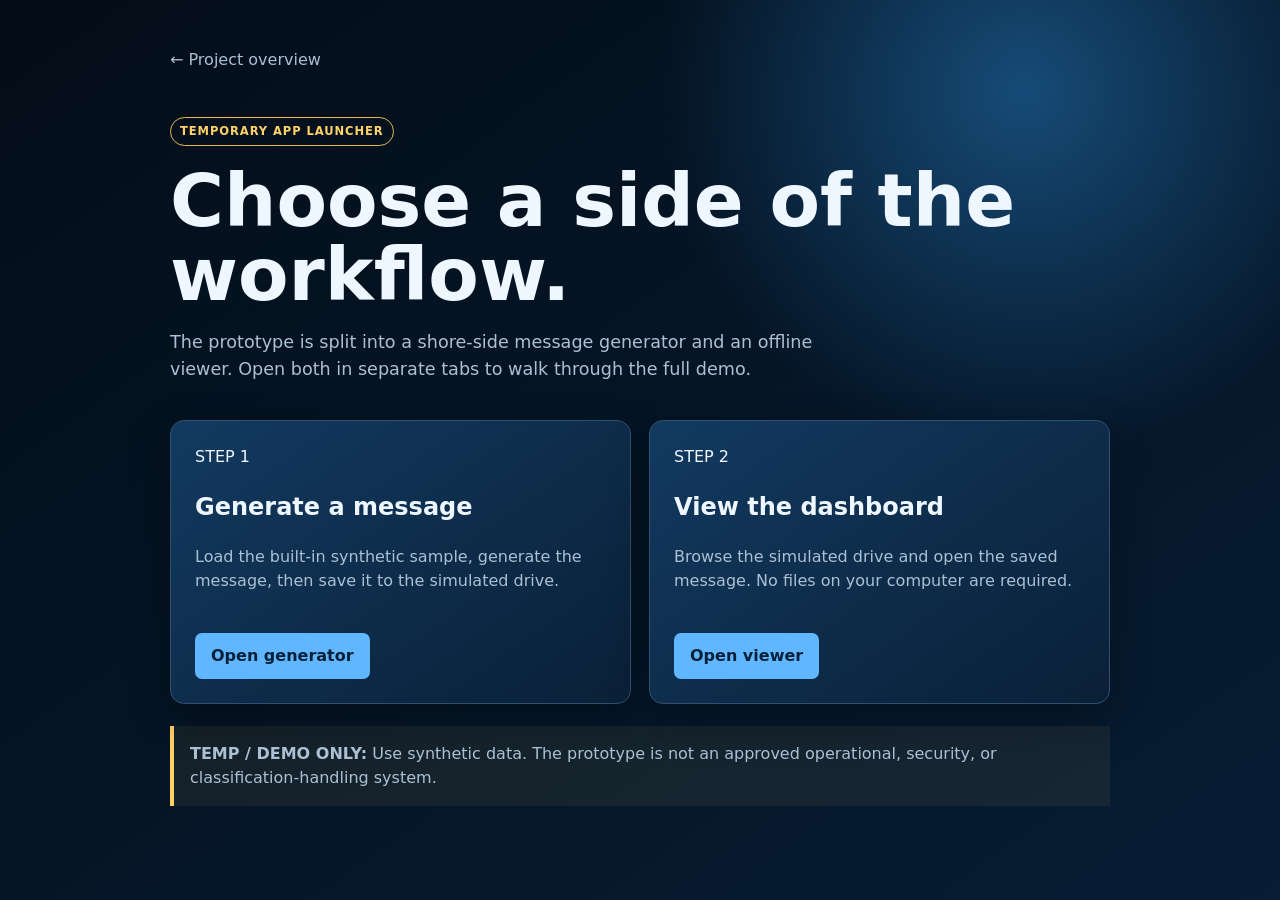
==== app/index.html @ 0a0584f4 "Integrate presentation and simulated demo drive Co-authored-by: Cursor <cursoragent@cursor.com>" ====
<!doctype html>
<html lang="en">
<head>
  <meta charset="utf-8">
  <meta name="viewport" content="width=device-width, initial-scale=1">
  <title>FleetHacker Temporary App Launcher</title>
  <style>
    :root{color-scheme:dark;--text:#eef6ff;--muted:#abc0d3;--line:#31506f;--blue:#61b7ff;--gold:#ffd166}
    *{box-sizing:border-box}body{margin:0;min-height:100vh;background:radial-gradient(circle at 80% 10%,#164b77 0,transparent 28%),linear-gradient(145deg,#030d18,#071d34);color:var(--text);font:16px/1.5 system-ui,sans-serif}main{width:min(940px,calc(100% - 32px));margin:0 auto;padding:48px 0}a{color:inherit}.back{color:var(--muted);text-decoration:none}.temp{display:inline-block;margin-top:45px;padding:5px 9px;border:1px solid #e7b84e;border-radius:999px;color:var(--gold);font-size:.72rem;font-weight:850;letter-spacing:.08em}h1{font-size:clamp(2.4rem,6vw,4.6rem);line-height:1;margin:18px 0}header p{color:var(--muted);max-width:680px;font-size:1.1rem}.grid{display:grid;grid-template-columns:1fr 1fr;gap:18px;margin-top:38px}.card{background:linear-gradient(145deg,#123a60,#0a2037);border:1px solid var(--line);border-radius:14px;padding:24px;box-shadow:0 15px 40px #0005}.card p{color:var(--muted);min-height:72px}.button{display:inline-block;text-decoration:none;padding:11px 16px;border-radius:7px;background:var(--blue);color:#052039;font-weight:850}.note{margin-top:22px;padding:16px;border-left:4px solid var(--gold);background:#ffd16610;color:var(--muted)}@media(max-width:650px){.grid{grid-template-columns:1fr}.card p{min-height:auto}}
  </style>
</head>
<body><main>
  <a class="back" href="../">← Project overview</a>
  <header><span class="temp">TEMPORARY APP LAUNCHER</span><h1>Choose a side of the workflow.</h1><p>The prototype is split into a shore-side message generator and an offline viewer. Open both in separate tabs to walk through the full demo.</p></header>
  <div class="grid">
    <article class="card"><div>STEP 1</div><h2>Generate a message</h2><p>Load the built-in synthetic sample, generate the message, then save it to the simulated drive.</p><a class="button" href="./sender.html">Open generator</a></article>
    <article class="card"><div>STEP 2</div><h2>View the dashboard</h2><p>Browse the simulated drive and open the saved message. No files on your computer are required.</p><a class="button" href="./viewer.html">Open viewer</a></article>
  </div>
  <div class="note"><strong>TEMP / DEMO ONLY:</strong> Use synthetic data. The prototype is not an approved operational, security, or classification-handling system.</div>
</main></body>
</html>
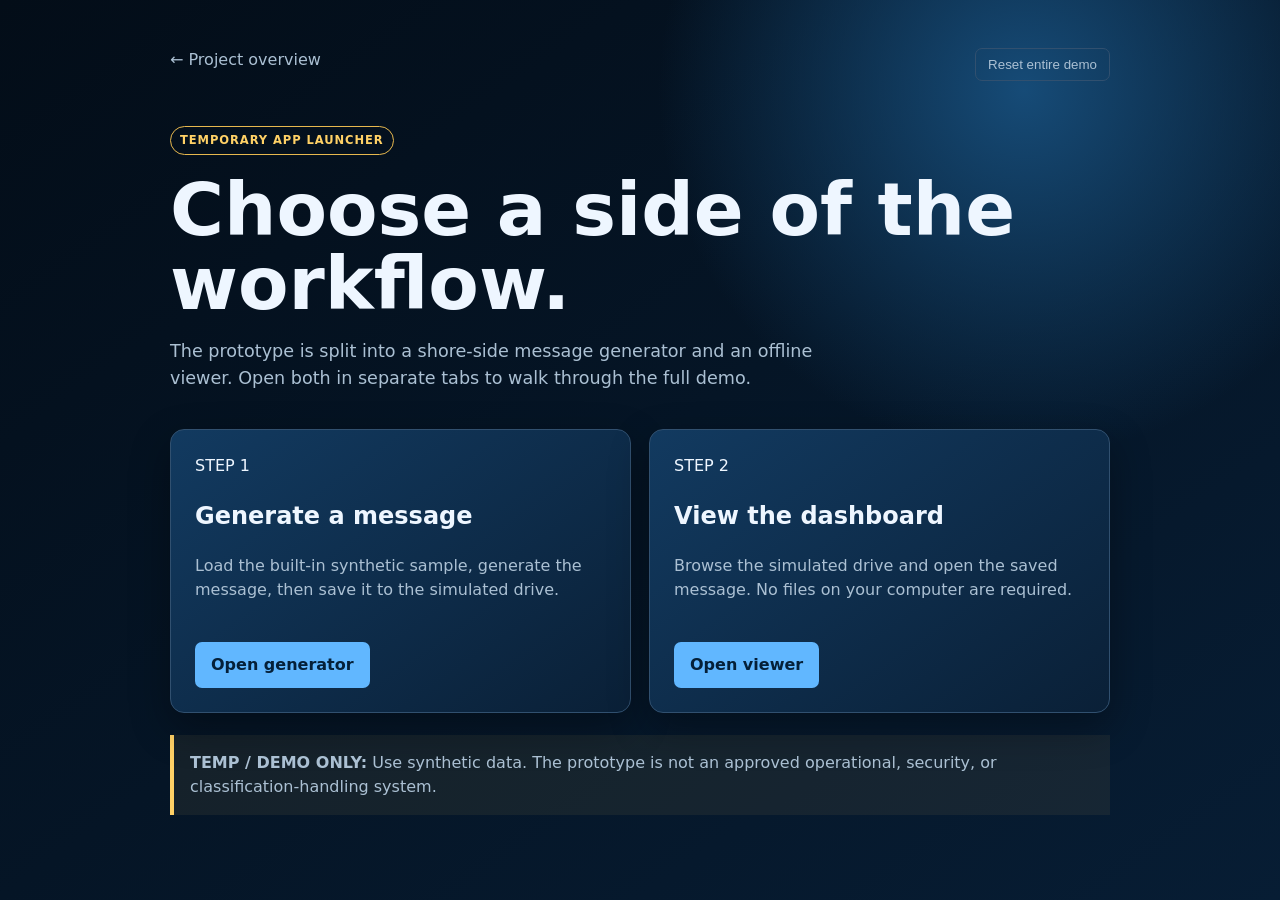
==== commit d43ee0c0: "Embed presentation and guide demo workflow Co-authored-by: Cursor <cursoragent@cursor.com>" ====
--- a/app/index.html
+++ b/app/index.html
@@ -6,16 +6,19 @@
   <title>FleetHacker Temporary App Launcher</title>
   <style>
     :root{color-scheme:dark;--text:#eef6ff;--muted:#abc0d3;--line:#31506f;--blue:#61b7ff;--gold:#ffd166}
-    *{box-sizing:border-box}body{margin:0;min-height:100vh;background:radial-gradient(circle at 80% 10%,#164b77 0,transparent 28%),linear-gradient(145deg,#030d18,#071d34);color:var(--text);font:16px/1.5 system-ui,sans-serif}main{width:min(940px,calc(100% - 32px));margin:0 auto;padding:48px 0}a{color:inherit}.back{color:var(--muted);text-decoration:none}.temp{display:inline-block;margin-top:45px;padding:5px 9px;border:1px solid #e7b84e;border-radius:999px;color:var(--gold);font-size:.72rem;font-weight:850;letter-spacing:.08em}h1{font-size:clamp(2.4rem,6vw,4.6rem);line-height:1;margin:18px 0}header p{color:var(--muted);max-width:680px;font-size:1.1rem}.grid{display:grid;grid-template-columns:1fr 1fr;gap:18px;margin-top:38px}.card{background:linear-gradient(145deg,#123a60,#0a2037);border:1px solid var(--line);border-radius:14px;padding:24px;box-shadow:0 15px 40px #0005}.card p{color:var(--muted);min-height:72px}.button{display:inline-block;text-decoration:none;padding:11px 16px;border-radius:7px;background:var(--blue);color:#052039;font-weight:850}.note{margin-top:22px;padding:16px;border-left:4px solid var(--gold);background:#ffd16610;color:var(--muted)}@media(max-width:650px){.grid{grid-template-columns:1fr}.card p{min-height:auto}}
+    *{box-sizing:border-box}body{margin:0;min-height:100vh;background:radial-gradient(circle at 80% 10%,#164b77 0,transparent 28%),linear-gradient(145deg,#030d18,#071d34);color:var(--text);font:16px/1.5 system-ui,sans-serif}main{width:min(940px,calc(100% - 32px));margin:0 auto;padding:48px 0}a{color:inherit}.topline{display:flex;justify-content:space-between;gap:16px}.back{color:var(--muted);text-decoration:none}.reset{color:var(--muted);background:transparent;border:1px solid var(--line);border-radius:7px;padding:8px 12px;cursor:pointer}.temp{display:inline-block;margin-top:45px;padding:5px 9px;border:1px solid #e7b84e;border-radius:999px;color:var(--gold);font-size:.72rem;font-weight:850;letter-spacing:.08em}h1{font-size:clamp(2.4rem,6vw,4.6rem);line-height:1;margin:18px 0}header p{color:var(--muted);max-width:680px;font-size:1.1rem}.grid{display:grid;grid-template-columns:1fr 1fr;gap:18px;margin-top:38px}.card{background:linear-gradient(145deg,#123a60,#0a2037);border:1px solid var(--line);border-radius:14px;padding:24px;box-shadow:0 15px 40px #0005}.card p{color:var(--muted);min-height:72px}.button{display:inline-block;text-decoration:none;padding:11px 16px;border-radius:7px;background:var(--blue);color:#052039;font-weight:850}.note{margin-top:22px;padding:16px;border-left:4px solid var(--gold);background:#ffd16610;color:var(--muted)}@media(max-width:650px){.grid{grid-template-columns:1fr}.card p{min-height:auto}}
   </style>
 </head>
 <body><main>
-  <a class="back" href="../">← Project overview</a>
+  <div class="topline"><a class="back" href="../">← Project overview</a><button id="resetApp" class="reset">Reset entire demo</button></div>
   <header><span class="temp">TEMPORARY APP LAUNCHER</span><h1>Choose a side of the workflow.</h1><p>The prototype is split into a shore-side message generator and an offline viewer. Open both in separate tabs to walk through the full demo.</p></header>
   <div class="grid">
     <article class="card"><div>STEP 1</div><h2>Generate a message</h2><p>Load the built-in synthetic sample, generate the message, then save it to the simulated drive.</p><a class="button" href="./sender.html">Open generator</a></article>
     <article class="card"><div>STEP 2</div><h2>View the dashboard</h2><p>Browse the simulated drive and open the saved message. No files on your computer are required.</p><a class="button" href="./viewer.html">Open viewer</a></article>
   </div>
   <div class="note"><strong>TEMP / DEMO ONLY:</strong> Use synthetic data. The prototype is not an approved operational, security, or classification-handling system.</div>
-</main></body>
+</main>
+<script src="./shared/virtual-drive.js"></script>
+<script>document.getElementById("resetApp").addEventListener("click",()=>{VirtualDrive.clear();location.href="./sender.html";});</script>
+</body>
 </html>
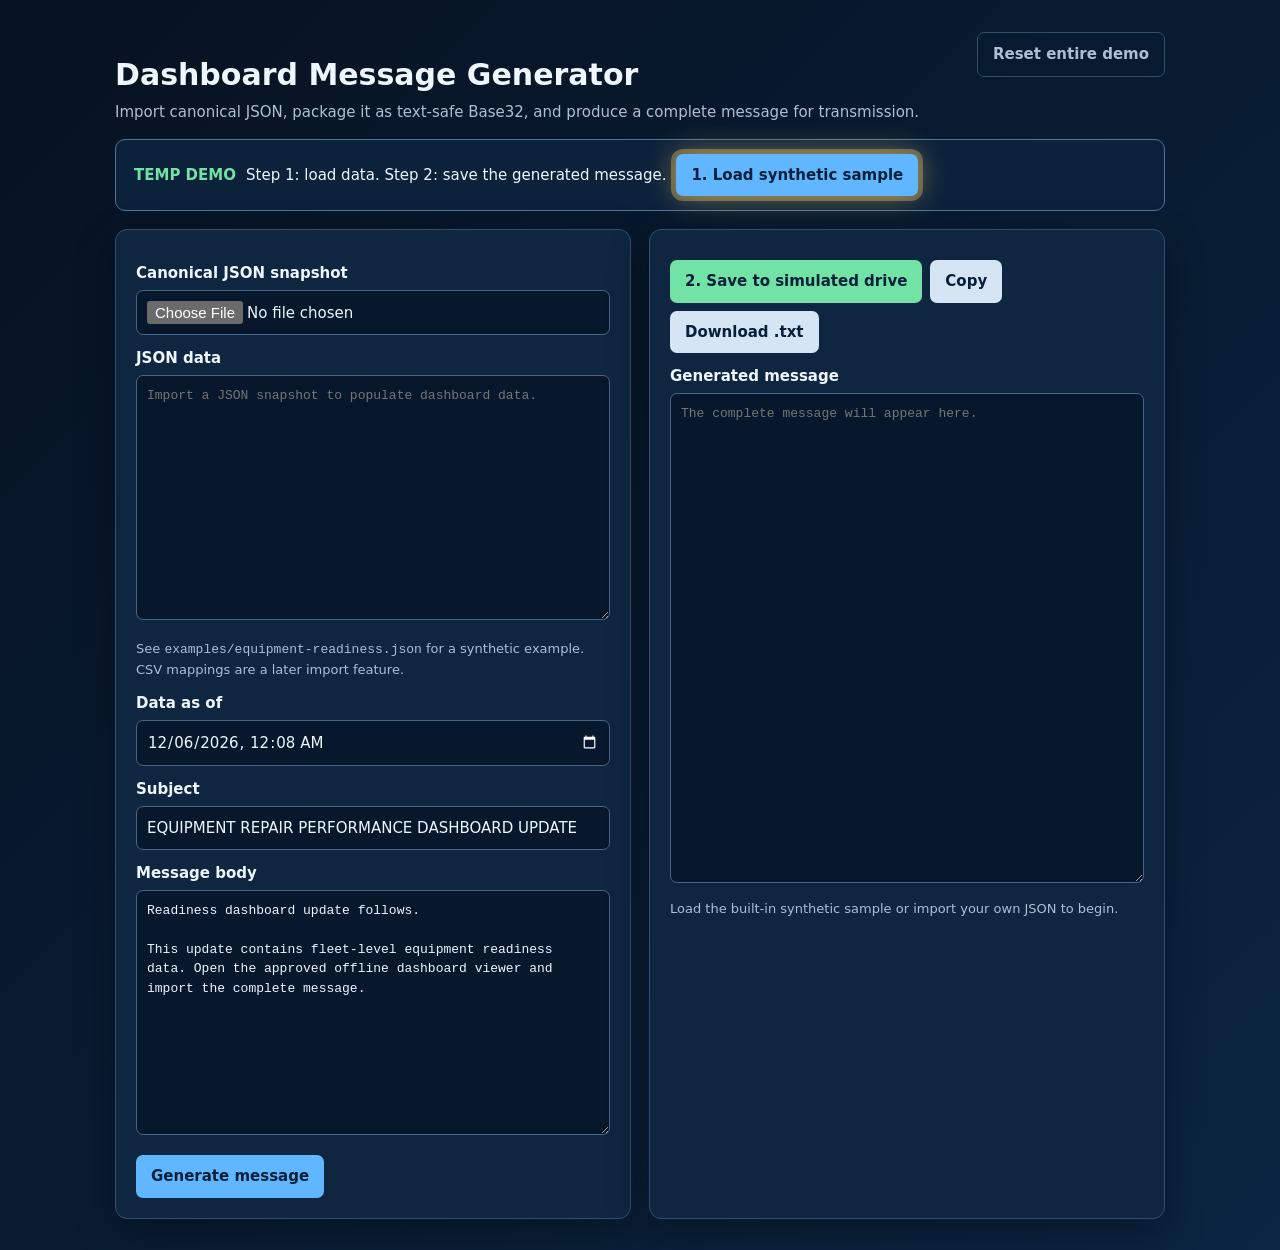
==== commit 7ef7c6ef: "Simplify guided demo completion flow Co-authored-by: Cursor <cursoragent@cursor.com>" ====
--- a/app/index.html
+++ b/app/index.html
@@ -3,6 +3,7 @@
 <head>
   <meta charset="utf-8">
   <meta name="viewport" content="width=device-width, initial-scale=1">
+  <meta http-equiv="refresh" content="0; url=./sender.html">
   <title>FleetHacker Temporary App Launcher</title>
   <style>
     :root{color-scheme:dark;--text:#eef6ff;--muted:#abc0d3;--line:#31506f;--blue:#61b7ff;--gold:#ffd166}
@@ -19,6 +20,9 @@
   <div class="note"><strong>TEMP / DEMO ONLY:</strong> Use synthetic data. The prototype is not an approved operational, security, or classification-handling system.</div>
 </main>
 <script src="./shared/virtual-drive.js"></script>
-<script>document.getElementById("resetApp").addEventListener("click",()=>{VirtualDrive.clear();location.href="./sender.html";});</script>
+<script>
+  location.replace("./sender.html");
+  document.getElementById("resetApp").addEventListener("click",()=>{VirtualDrive.clear();location.href="./sender.html";});
+</script>
 </body>
 </html>
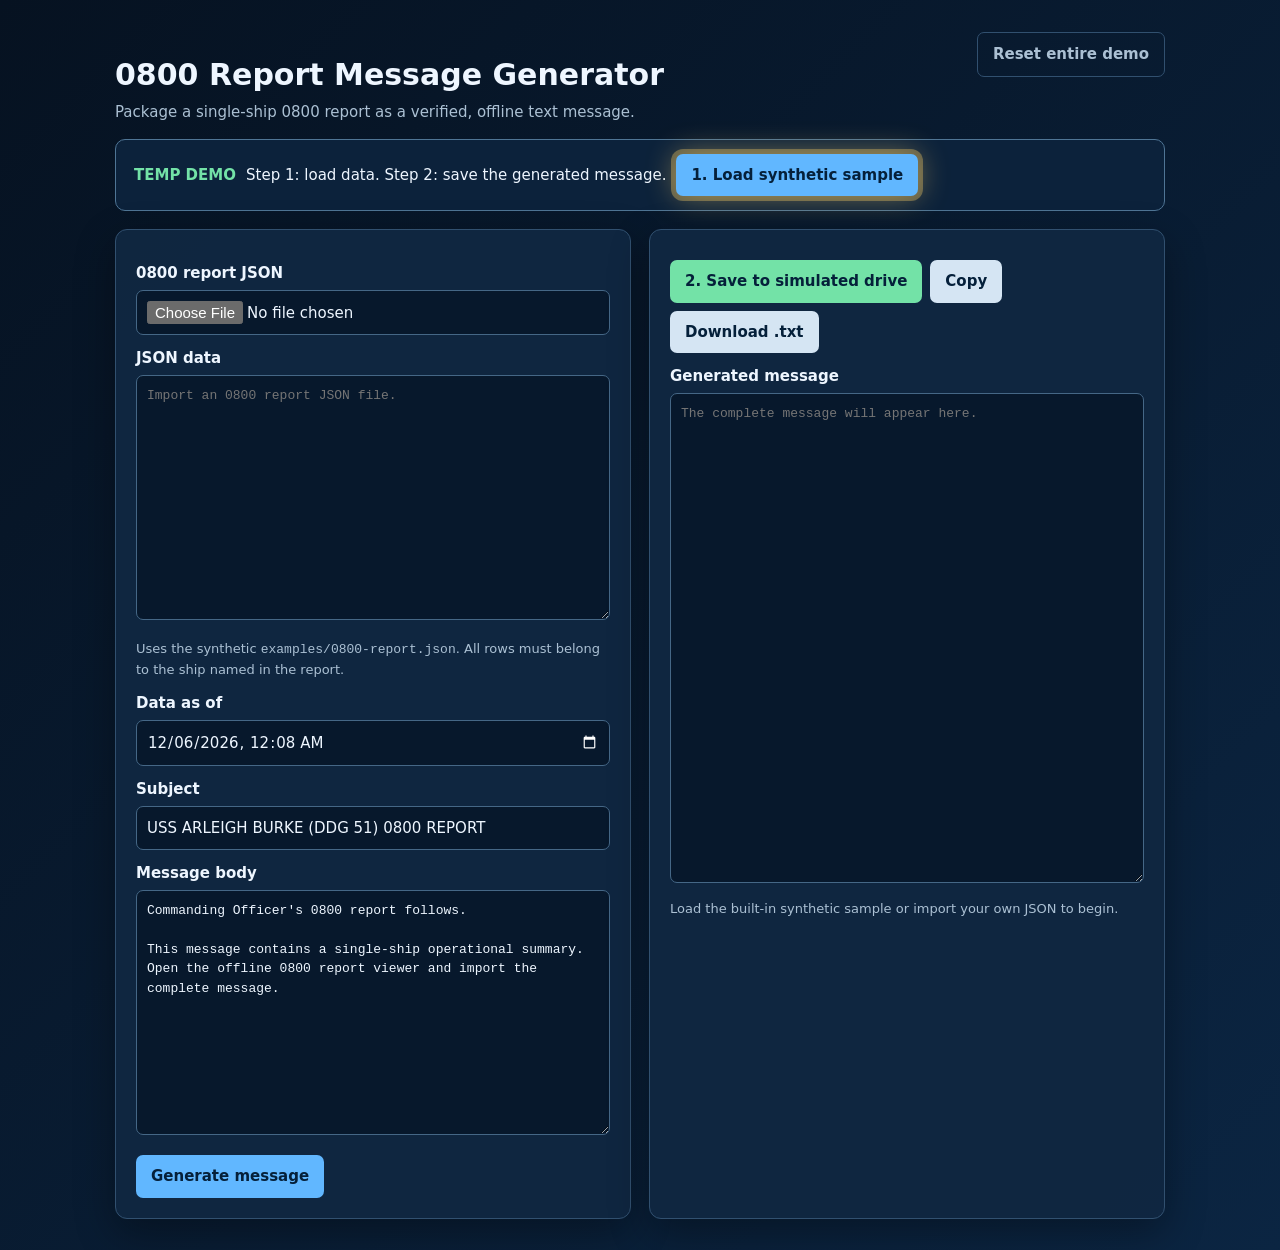
==== commit bd739d96: "Publish guided 0800 report demo Co-authored-by: Cursor <cursoragent@cursor.com>" ====
--- a/app/index.html
+++ b/app/index.html
@@ -15,7 +15,7 @@
   <header><span class="temp">TEMPORARY APP LAUNCHER</span><h1>Choose a side of the workflow.</h1><p>The prototype is split into a shore-side message generator and an offline viewer. Open both in separate tabs to walk through the full demo.</p></header>
   <div class="grid">
     <article class="card"><div>STEP 1</div><h2>Generate a message</h2><p>Load the built-in synthetic sample, generate the message, then save it to the simulated drive.</p><a class="button" href="./sender.html">Open generator</a></article>
-    <article class="card"><div>STEP 2</div><h2>View the dashboard</h2><p>Browse the simulated drive and open the saved message. No files on your computer are required.</p><a class="button" href="./viewer.html">Open viewer</a></article>
+    <article class="card"><div>STEP 2</div><h2>View the 0800 report</h2><p>Browse the simulated drive and open the saved message. No files on your computer are required.</p><a class="button" href="./0800.html">Open viewer</a></article>
   </div>
   <div class="note"><strong>TEMP / DEMO ONLY:</strong> Use synthetic data. The prototype is not an approved operational, security, or classification-handling system.</div>
 </main>
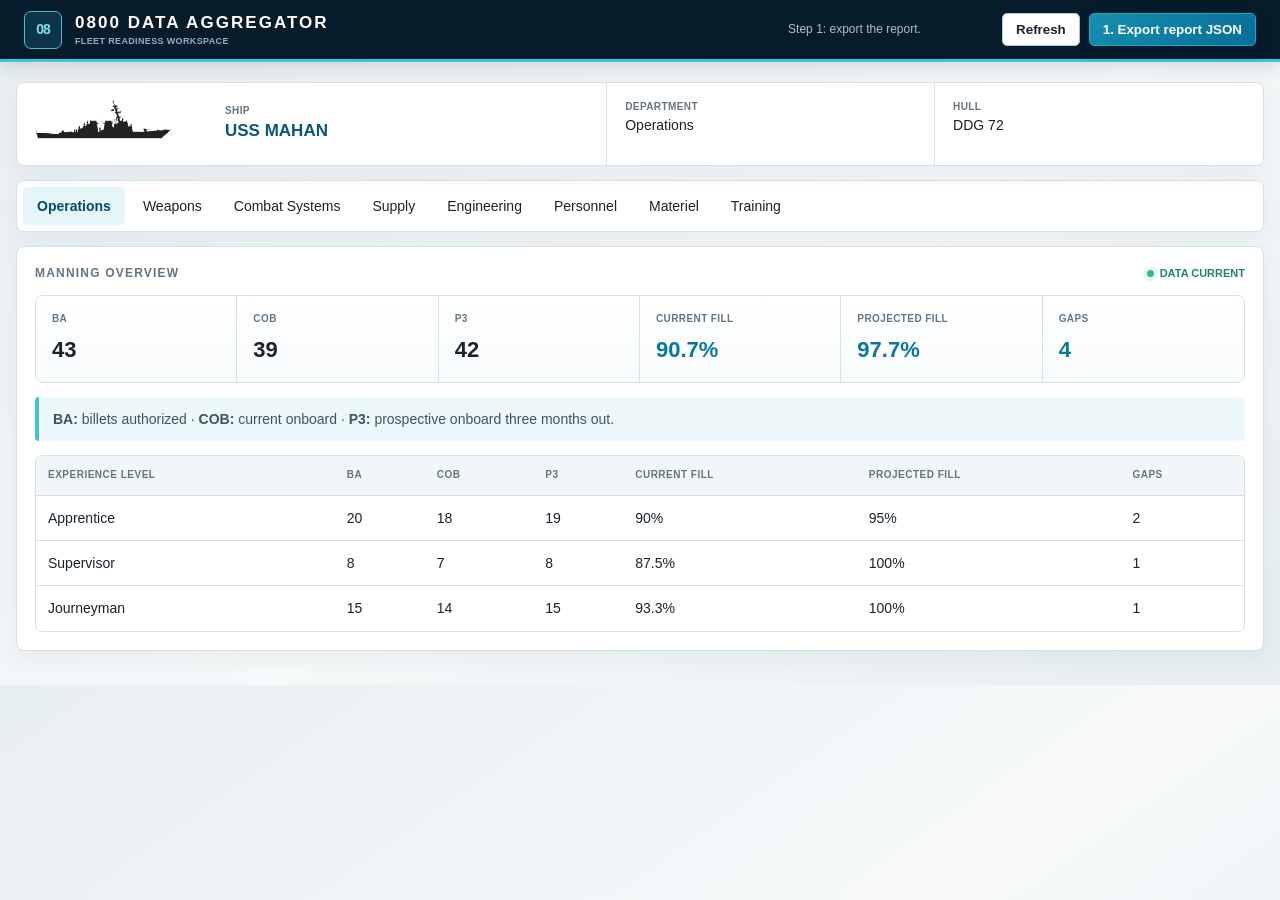
==== commit dbe3da94: "Save dev site updates before FleetHacker merge Co-authored-by: Cursor <cursoragent@cursor.com>" ====
--- a/app/index.html
+++ b/app/index.html
@@ -3,7 +3,7 @@
 <head>
   <meta charset="utf-8">
   <meta name="viewport" content="width=device-width, initial-scale=1">
-  <meta http-equiv="refresh" content="0; url=./sender.html">
+  <meta http-equiv="refresh" content="0; url=./foundry.html">
   <title>FleetHacker Temporary App Launcher</title>
   <style>
     :root{color-scheme:dark;--text:#eef6ff;--muted:#abc0d3;--line:#31506f;--blue:#61b7ff;--gold:#ffd166}
@@ -14,15 +14,16 @@
   <div class="topline"><a class="back" href="../">← Project overview</a><button id="resetApp" class="reset">Reset entire demo</button></div>
   <header><span class="temp">TEMPORARY APP LAUNCHER</span><h1>Choose a side of the workflow.</h1><p>The prototype is split into a shore-side message generator and an offline viewer. Open both in separate tabs to walk through the full demo.</p></header>
   <div class="grid">
-    <article class="card"><div>STEP 1</div><h2>Generate a message</h2><p>Load the built-in synthetic sample, generate the message, then save it to the simulated drive.</p><a class="button" href="./sender.html">Open generator</a></article>
-    <article class="card"><div>STEP 2</div><h2>View the 0800 report</h2><p>Browse the simulated drive and open the saved message. No files on your computer are required.</p><a class="button" href="./0800.html">Open viewer</a></article>
+    <article class="card"><div>STEP 1</div><h2>Export from Foundry</h2><p>Export the synthetic 0800 report JSON and save it to the simulated drive.</p><a class="button" href="./foundry.html">Open Foundry</a></article>
+    <article class="card"><div>STEP 2</div><h2>Generate a message</h2><p>Load the Foundry export from the simulated drive, generate the message, and send it to the ship.</p><a class="button" href="./sender.html">Open generator</a></article>
+    <article class="card"><div>STEP 3</div><h2>View the 0800 report</h2><p>Retrieve the delivered message and render the report aboard the simulated ship.</p><a class="button" href="./0800.html">Open viewer</a></article>
   </div>
   <div class="note"><strong>TEMP / DEMO ONLY:</strong> Use synthetic data. The prototype is not an approved operational, security, or classification-handling system.</div>
 </main>
 <script src="./shared/virtual-drive.js"></script>
 <script>
-  location.replace("./sender.html");
-  document.getElementById("resetApp").addEventListener("click",()=>{VirtualDrive.clear();location.href="./sender.html";});
+  location.replace("./foundry.html");
+  document.getElementById("resetApp").addEventListener("click",()=>{VirtualDrive.clear();location.href="./foundry.html";});
 </script>
 </body>
 </html>
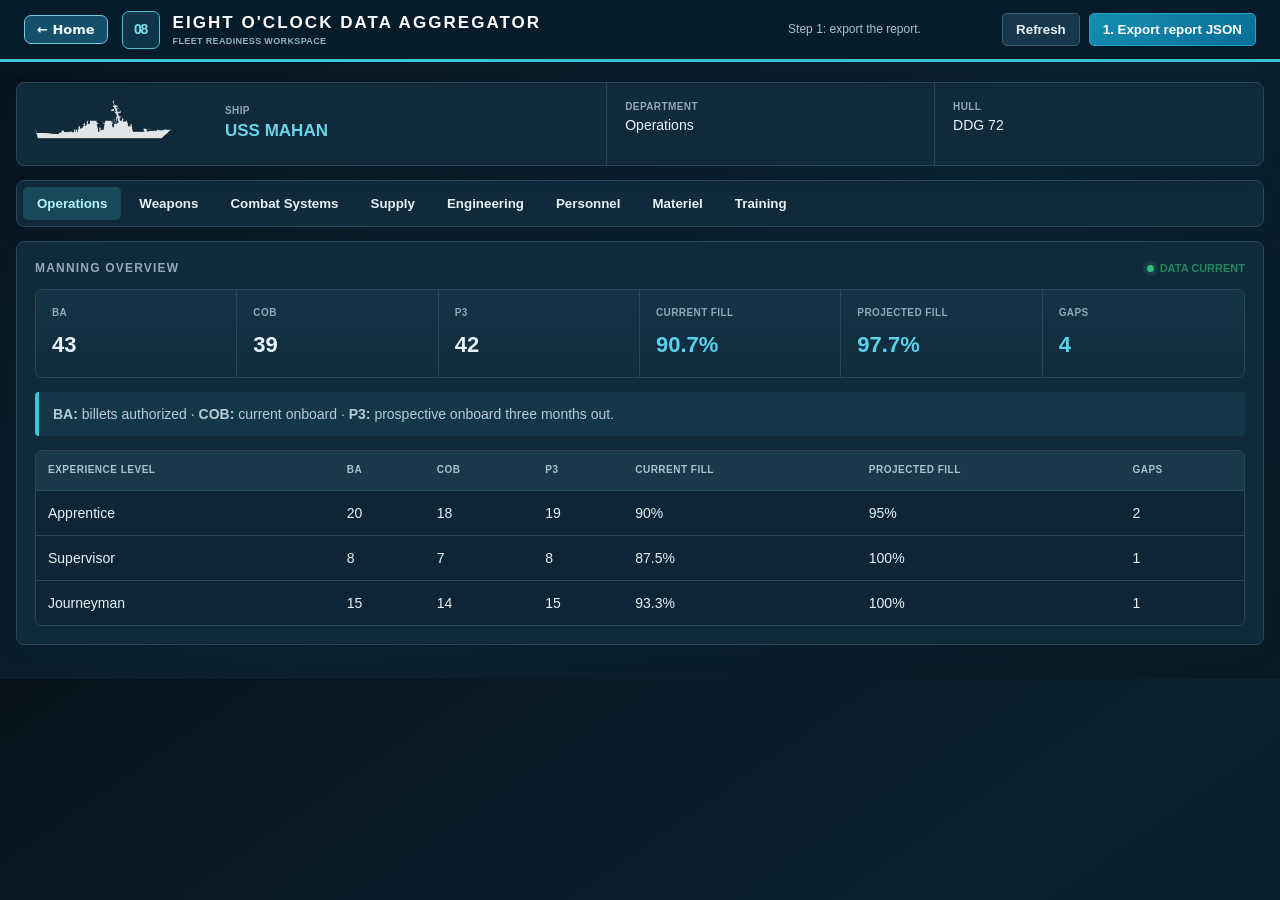
==== commit 8963d60b: "Add a home button to each app page. Give every app screen a way back to the project homepage.  Co-au" ====
--- a/app/index.html
+++ b/app/index.html
@@ -5,18 +5,19 @@
   <meta name="viewport" content="width=device-width, initial-scale=1">
   <meta http-equiv="refresh" content="0; url=./foundry.html">
   <title>FleetHacker Temporary App Launcher</title>
+  <link rel="stylesheet" href="./shared/site-home.css">
   <style>
     :root{color-scheme:dark;--text:#eef6ff;--muted:#abc0d3;--line:#31506f;--blue:#61b7ff;--gold:#ffd166}
     *{box-sizing:border-box}body{margin:0;min-height:100vh;background:radial-gradient(circle at 80% 10%,#164b77 0,transparent 28%),linear-gradient(145deg,#030d18,#071d34);color:var(--text);font:16px/1.5 system-ui,sans-serif}main{width:min(940px,calc(100% - 32px));margin:0 auto;padding:48px 0}a{color:inherit}.topline{display:flex;justify-content:space-between;gap:16px}.back{color:var(--muted);text-decoration:none}.reset{color:var(--muted);background:transparent;border:1px solid var(--line);border-radius:7px;padding:8px 12px;cursor:pointer}.temp{display:inline-block;margin-top:45px;padding:5px 9px;border:1px solid #e7b84e;border-radius:999px;color:var(--gold);font-size:.72rem;font-weight:850;letter-spacing:.08em}h1{font-size:clamp(2.4rem,6vw,4.6rem);line-height:1;margin:18px 0}header p{color:var(--muted);max-width:680px;font-size:1.1rem}.grid{display:grid;grid-template-columns:1fr 1fr;gap:18px;margin-top:38px}.card{background:linear-gradient(145deg,#123a60,#0a2037);border:1px solid var(--line);border-radius:14px;padding:24px;box-shadow:0 15px 40px #0005}.card p{color:var(--muted);min-height:72px}.button{display:inline-block;text-decoration:none;padding:11px 16px;border-radius:7px;background:var(--blue);color:#052039;font-weight:850}.note{margin-top:22px;padding:16px;border-left:4px solid var(--gold);background:#ffd16610;color:var(--muted)}@media(max-width:650px){.grid{grid-template-columns:1fr}.card p{min-height:auto}}
   </style>
 </head>
 <body><main>
-  <div class="topline"><a class="back" href="../">← Project overview</a><button id="resetApp" class="reset">Reset entire demo</button></div>
+  <div class="topline"><a class="site-home" href="../">← Home</a><button id="resetApp" class="reset">Reset entire demo</button></div>
   <header><span class="temp">TEMPORARY APP LAUNCHER</span><h1>Choose a side of the workflow.</h1><p>The prototype is split into a shore-side message generator and an offline viewer. Open both in separate tabs to walk through the full demo.</p></header>
   <div class="grid">
     <article class="card"><div>STEP 1</div><h2>Export from Foundry</h2><p>Export the synthetic 0800 report JSON and save it to the simulated drive.</p><a class="button" href="./foundry.html">Open Foundry</a></article>
     <article class="card"><div>STEP 2</div><h2>Generate a message</h2><p>Load the Foundry export from the simulated drive, generate the message, and send it to the ship.</p><a class="button" href="./sender.html">Open generator</a></article>
-    <article class="card"><div>STEP 3</div><h2>View the 0800 report</h2><p>Retrieve the delivered message and render the report aboard the simulated ship.</p><a class="button" href="./0800.html">Open viewer</a></article>
+    <article class="card"><div>STEP 3</div><h2>View the Eight O'Clock Report</h2><p>Retrieve the delivered message and render the report aboard the simulated ship.</p><a class="button" href="./eight-oclock.html">Open viewer</a></article>
   </div>
   <div class="note"><strong>TEMP / DEMO ONLY:</strong> Use synthetic data. The prototype is not an approved operational, security, or classification-handling system.</div>
 </main>
--- a/app/shared/site-home.css
+++ b/app/shared/site-home.css
@@ -0,0 +1,40 @@
+a.site-home {
+  display: inline-flex;
+  align-items: center;
+  flex: 0 0 auto;
+  gap: 6px;
+  padding: 7px 12px;
+  border: 1px solid #6ec8e6;
+  border-radius: 7px;
+  background: #14506a;
+  color: #f4fbff;
+  font: 700 13px/1 system-ui, "Segoe UI", sans-serif;
+  text-decoration: none;
+  white-space: nowrap;
+  cursor: pointer;
+}
+a.site-home:hover,
+a.site-home:focus-visible {
+  background: #1c6d8e;
+  color: #fff;
+}
+.site-home-group {
+  display: flex;
+  align-items: center;
+  gap: 14px;
+  min-width: 0;
+}
+.site-home-group > div { min-width: 0; }
+@media (max-width: 760px) {
+  main .site-home-group {
+    flex-direction: column;
+    align-items: stretch;
+    flex-basis: 100%;
+  }
+}
+main > a.site-home {
+  margin-bottom: 16px;
+}
+@media print {
+  a.site-home { display: none !important; }
+}
